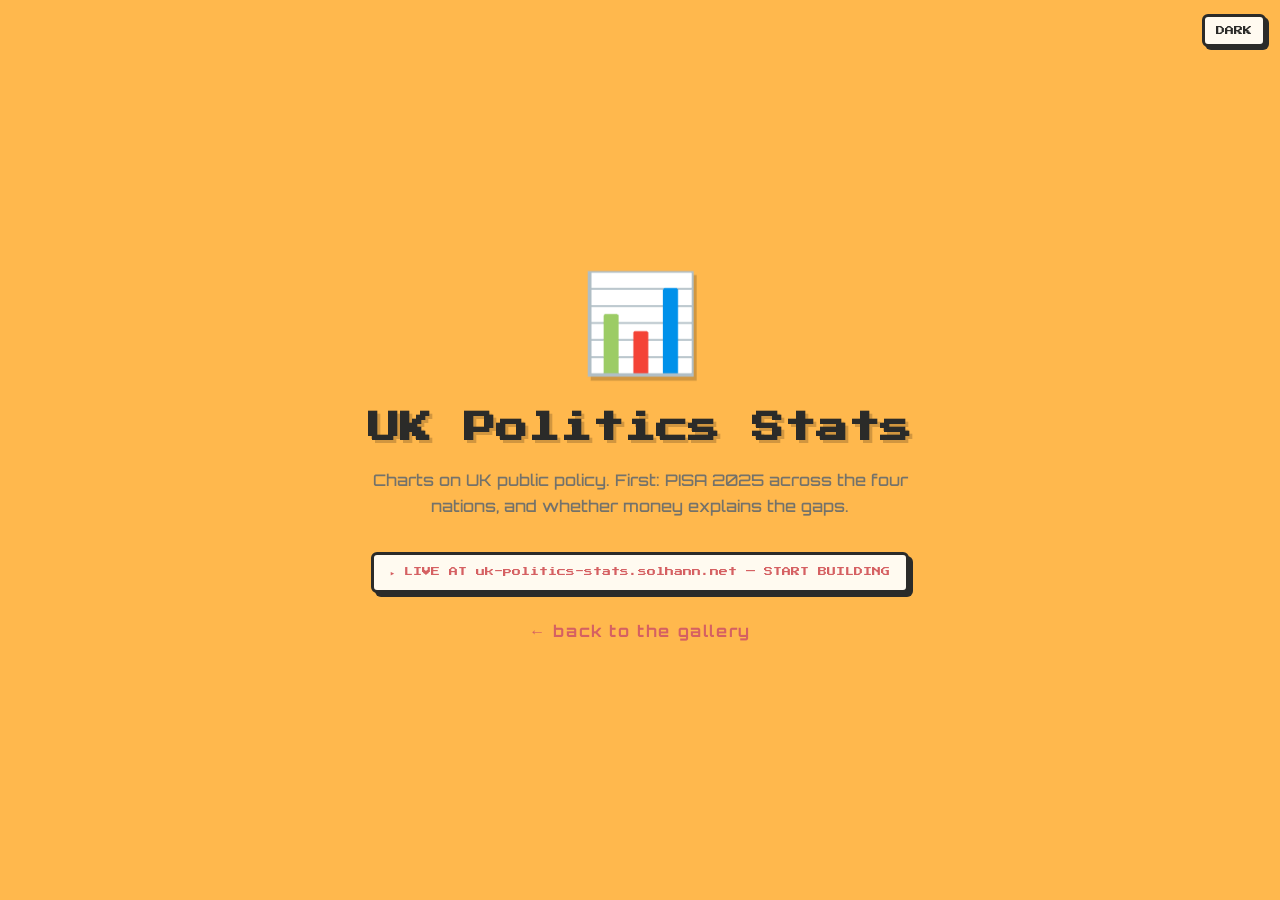
==== index.html @ 8245aa40 "Scaffold uk-politics-stats — UK Politics Stats" ====
<!doctype html>
<html lang="en" data-theme="light">
<head>
  <meta charset="utf-8">
  <meta name="viewport" content="width=device-width, initial-scale=1">
  <title>UK Politics Stats</title>
  <meta name="description" content="Charts on UK public policy. First: PISA 2025 across the four nations, and whether money explains the gaps.">
  <link rel="preconnect" href="https://fonts.googleapis.com">
  <link rel="preconnect" href="https://fonts.gstatic.com" crossorigin>
  <link href="https://fonts.googleapis.com/css2?family=Orbitron:wght@400;700;900&family=Press+Start+2P&display=swap" rel="stylesheet">
  <link rel="icon" href="data:image/svg+xml,%3Csvg xmlns='http://www.w3.org/2000/svg' viewBox='0 0 100 100'%3E%3Ctext y='.9em' font-size='90'%3E📊%3C/text%3E%3C/svg%3E">
  <style>
    :root{ --bg:#FFB84D; --ink:#2b2b29; --muted:#74726a; --panel:#fffaf0; --line:#2b2b29; --accent:#D56062; }
    [data-theme="dark"]{ --bg:#3f403e; --ink:#FFB84D; --muted:#b9b08f; --panel:#4b4c49; --line:#1b1b1a; --accent:#ff9aa0; }
    *{ margin:0; box-sizing:border-box; }
    body{ min-height:100vh; display:flex; flex-direction:column; align-items:center; justify-content:center; gap:6px;
      font-family:"Orbitron",sans-serif; color:var(--ink); background:var(--bg); padding:24px; text-align:center;
      transition:background-color .25s, color .25s; }
    .toggle{ position:fixed; top:14px; right:14px; font-family:"Press Start 2P",monospace; font-size:9px;
      padding:9px 11px; border:3px solid var(--line); border-radius:6px; background:var(--panel); color:var(--ink);
      cursor:pointer; box-shadow:3px 3px 0 var(--line); }
    .toggle:active{ transform:translate(2px,2px); box-shadow:none; }
    .emoji{ font-size:clamp(3.5rem,16vw,6rem); filter:drop-shadow(3px 4px 0 rgba(0,0,0,.18)); }
    h1{ font-family:"Press Start 2P",monospace; font-size:clamp(1rem,5vw,2rem); line-height:1.5; margin:18px 0 10px;
      text-shadow:3px 3px 0 rgba(0,0,0,.18); }
    p.desc{ max-width:46ch; font-weight:500; color:var(--muted); line-height:1.6; }
    .badge{ margin-top:26px; font-family:"Press Start 2P",monospace; font-size:9px; color:var(--accent);
      border:3px solid var(--line); border-radius:6px; padding:12px 16px; background:var(--panel);
      box-shadow:4px 4px 0 var(--line); }
    a.home{ margin-top:22px; font-weight:700; color:var(--accent); text-decoration:none; letter-spacing:.1em; }
    a.home:hover{ text-decoration:underline; }
  </style>
</head>
<body>
  <button class="toggle" id="t" type="button">DARK</button>
  <div class="emoji">📊</div>
  <h1>UK Politics Stats</h1>
  <p class="desc">Charts on UK public policy. First: PISA 2025 across the four nations, and whether money explains the gaps.</p>
  <div class="badge">&#9656; LIVE AT uk-politics-stats.solhann.net &mdash; START BUILDING</div>
  <a class="home" href="https://create.solhann.net">&larr; back to the gallery</a>
  <script>
    const r=document.documentElement,b=document.getElementById('t');
    const set=t=>{r.setAttribute('data-theme',t);b.textContent=t==='dark'?'LIGHT':'DARK';localStorage.setItem('solhann_theme',t)};
    set(localStorage.getItem('solhann_theme')||'light');
    b.onclick=()=>set(r.getAttribute('data-theme')==='dark'?'light':'dark');
  </script>
</body>
</html>
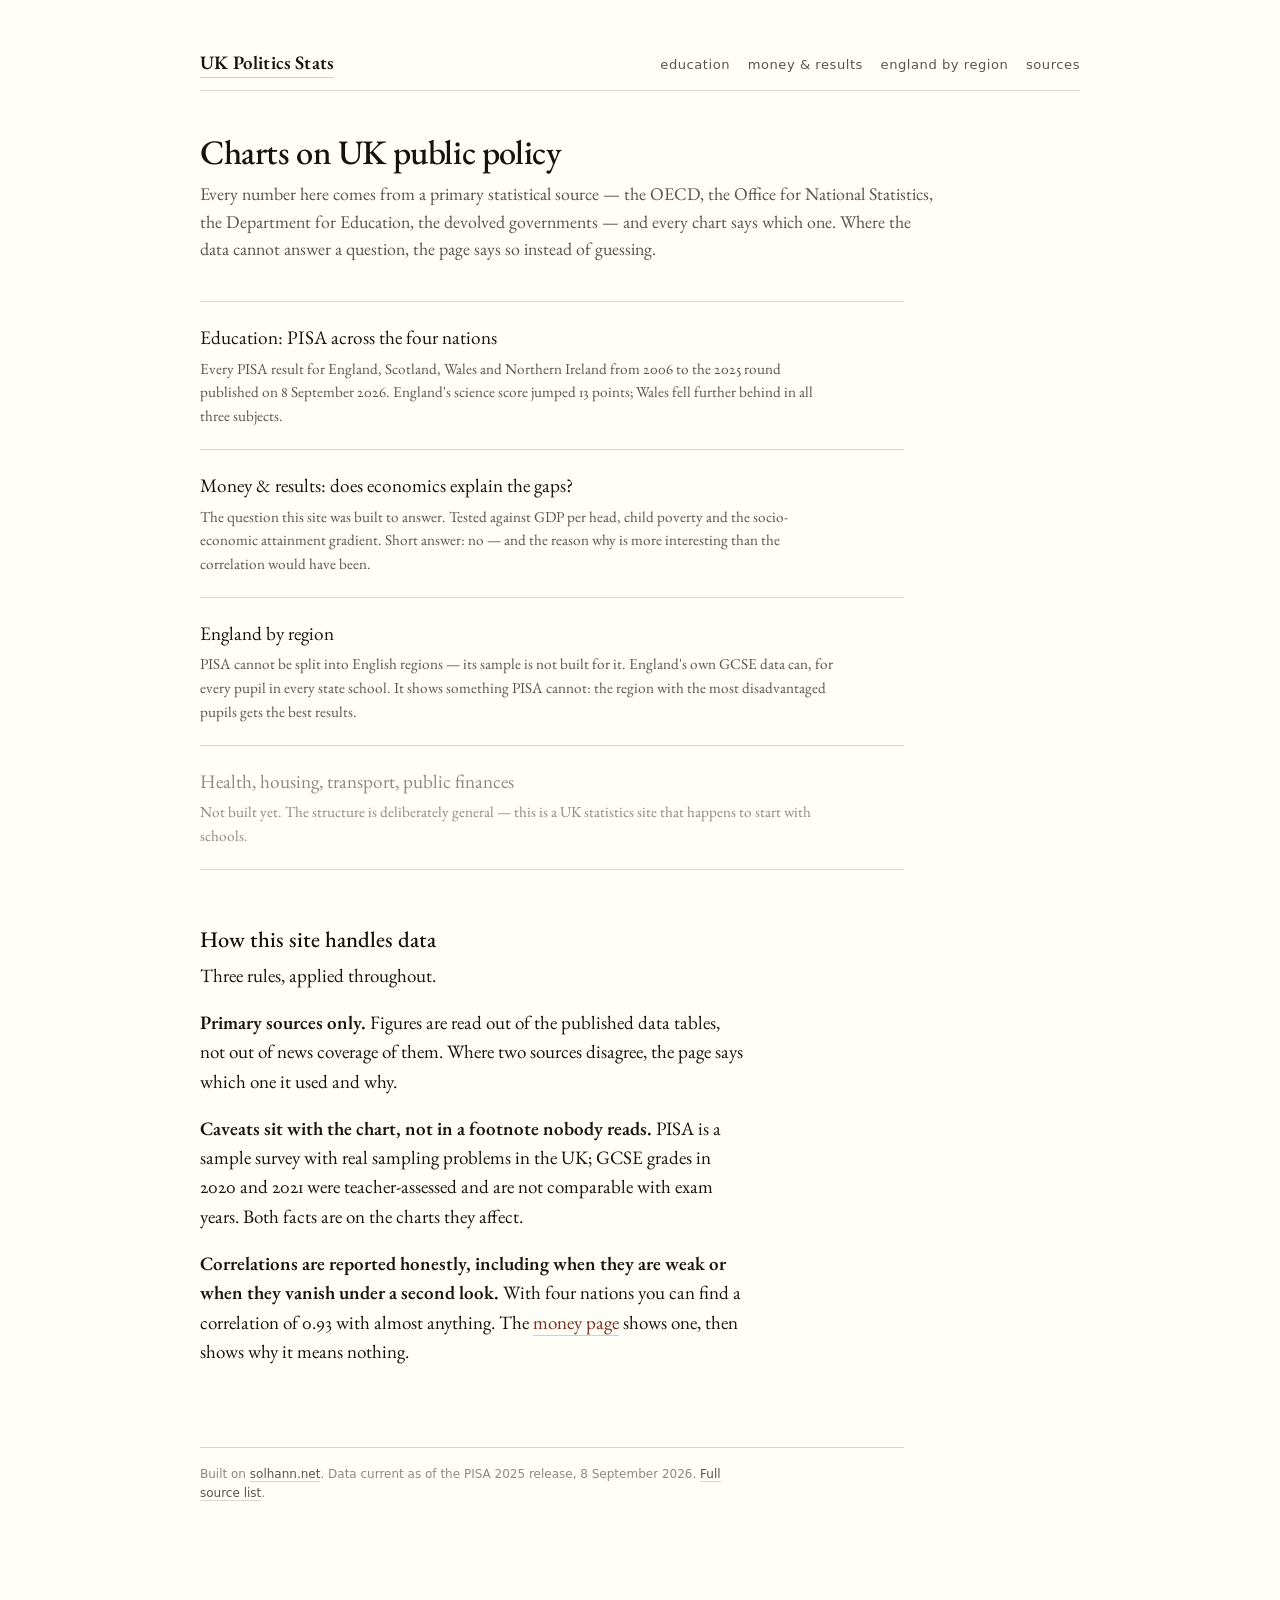
==== commit 73097bd2: "Build the site: PISA 2025, the money test, England by region Replaces the scaffold with four pages b" ====
--- a/index.html
+++ b/index.html
@@ -1,48 +1,84 @@
 <!doctype html>
-<html lang="en" data-theme="light">
+<html lang="en-GB">
 <head>
-  <meta charset="utf-8">
-  <meta name="viewport" content="width=device-width, initial-scale=1">
-  <title>UK Politics Stats</title>
-  <meta name="description" content="Charts on UK public policy. First: PISA 2025 across the four nations, and whether money explains the gaps.">
-  <link rel="preconnect" href="https://fonts.googleapis.com">
-  <link rel="preconnect" href="https://fonts.gstatic.com" crossorigin>
-  <link href="https://fonts.googleapis.com/css2?family=Orbitron:wght@400;700;900&family=Press+Start+2P&display=swap" rel="stylesheet">
-  <link rel="icon" href="data:image/svg+xml,%3Csvg xmlns='http://www.w3.org/2000/svg' viewBox='0 0 100 100'%3E%3Ctext y='.9em' font-size='90'%3E📊%3C/text%3E%3C/svg%3E">
-  <style>
-    :root{ --bg:#FFB84D; --ink:#2b2b29; --muted:#74726a; --panel:#fffaf0; --line:#2b2b29; --accent:#D56062; }
-    [data-theme="dark"]{ --bg:#3f403e; --ink:#FFB84D; --muted:#b9b08f; --panel:#4b4c49; --line:#1b1b1a; --accent:#ff9aa0; }
-    *{ margin:0; box-sizing:border-box; }
-    body{ min-height:100vh; display:flex; flex-direction:column; align-items:center; justify-content:center; gap:6px;
-      font-family:"Orbitron",sans-serif; color:var(--ink); background:var(--bg); padding:24px; text-align:center;
-      transition:background-color .25s, color .25s; }
-    .toggle{ position:fixed; top:14px; right:14px; font-family:"Press Start 2P",monospace; font-size:9px;
-      padding:9px 11px; border:3px solid var(--line); border-radius:6px; background:var(--panel); color:var(--ink);
-      cursor:pointer; box-shadow:3px 3px 0 var(--line); }
-    .toggle:active{ transform:translate(2px,2px); box-shadow:none; }
-    .emoji{ font-size:clamp(3.5rem,16vw,6rem); filter:drop-shadow(3px 4px 0 rgba(0,0,0,.18)); }
-    h1{ font-family:"Press Start 2P",monospace; font-size:clamp(1rem,5vw,2rem); line-height:1.5; margin:18px 0 10px;
-      text-shadow:3px 3px 0 rgba(0,0,0,.18); }
-    p.desc{ max-width:46ch; font-weight:500; color:var(--muted); line-height:1.6; }
-    .badge{ margin-top:26px; font-family:"Press Start 2P",monospace; font-size:9px; color:var(--accent);
-      border:3px solid var(--line); border-radius:6px; padding:12px 16px; background:var(--panel);
-      box-shadow:4px 4px 0 var(--line); }
-    a.home{ margin-top:22px; font-weight:700; color:var(--accent); text-decoration:none; letter-spacing:.1em; }
-    a.home:hover{ text-decoration:underline; }
-  </style>
+<meta charset="utf-8">
+<meta name="viewport" content="width=device-width, initial-scale=1">
+<title>UK Politics Stats</title>
+<meta name="description" content="Charts on UK public policy, built from primary statistical sources. First subject: education across the four nations.">
+<link rel="icon" href="data:image/svg+xml,%3Csvg xmlns='http://www.w3.org/2000/svg' viewBox='0 0 100 100'%3E%3Ctext y='.9em' font-size='90'%3E📊%3C/text%3E%3C/svg%3E">
+<link rel="preconnect" href="https://fonts.googleapis.com">
+<link rel="preconnect" href="https://fonts.gstatic.com" crossorigin>
+<link rel="stylesheet" href="https://fonts.googleapis.com/css2?family=EB+Garamond:wght@400;500;600&display=swap">
+<link rel="stylesheet" href="assets/style.css">
 </head>
 <body>
-  <button class="toggle" id="t" type="button">DARK</button>
-  <div class="emoji">📊</div>
-  <h1>UK Politics Stats</h1>
-  <p class="desc">Charts on UK public policy. First: PISA 2025 across the four nations, and whether money explains the gaps.</p>
-  <div class="badge">&#9656; LIVE AT uk-politics-stats.solhann.net &mdash; START BUILDING</div>
-  <a class="home" href="https://create.solhann.net">&larr; back to the gallery</a>
-  <script>
-    const r=document.documentElement,b=document.getElementById('t');
-    const set=t=>{r.setAttribute('data-theme',t);b.textContent=t==='dark'?'LIGHT':'DARK';localStorage.setItem('solhann_theme',t)};
-    set(localStorage.getItem('solhann_theme')||'light');
-    b.onclick=()=>set(r.getAttribute('data-theme')==='dark'?'light':'dark');
-  </script>
+<div class="wrap">
+
+<header class="masthead">
+  <a class="brand" href="./">UK Politics Stats</a>
+  <nav>
+    <a href="education.html">education</a>
+    <a href="money.html">money &amp; results</a>
+    <a href="regions.html">england by region</a>
+    <a href="sources.html">sources</a>
+  </nav>
+</header>
+
+<h1>Charts on UK public policy</h1>
+
+<p class="standfirst">Every number here comes from a primary statistical source — the OECD, the
+Office for National Statistics, the Department for Education, the devolved governments — and every
+chart says which one. Where the data cannot answer a question, the page says so instead of
+guessing.</p>
+
+<ul class="topics">
+  <li>
+    <a href="education.html">Education: PISA across the four nations</a>
+    <p>Every PISA result for England, Scotland, Wales and Northern Ireland from 2006 to the
+    2025 round published on 8 September 2026. England's science score jumped 13 points; Wales fell
+    further behind in all three subjects.</p>
+  </li>
+  <li>
+    <a href="money.html">Money &amp; results: does economics explain the gaps?</a>
+    <p>The question this site was built to answer. Tested against GDP per head, child poverty and
+    the socio-economic attainment gradient. Short answer: no — and the reason why is more
+    interesting than the correlation would have been.</p>
+  </li>
+  <li>
+    <a href="regions.html">England by region</a>
+    <p>PISA cannot be split into English regions — its sample is not built for it. England's own
+    GCSE data can, for every pupil in every state school. It shows something PISA cannot: the
+    region with the most disadvantaged pupils gets the best results.</p>
+  </li>
+  <li>
+    <span class="soon">Health, housing, transport, public finances</span>
+    <p>Not built yet. The structure is deliberately general — this is a UK statistics site that
+    happens to start with schools.</p>
+  </li>
+</ul>
+
+<h2>How this site handles data</h2>
+
+<p>Three rules, applied throughout.</p>
+
+<p><strong>Primary sources only.</strong> Figures are read out of the published data tables, not
+out of news coverage of them. Where two sources disagree, the page says which one it used and
+why.</p>
+
+<p><strong>Caveats sit with the chart, not in a footnote nobody reads.</strong> PISA is a sample
+survey with real sampling problems in the UK; GCSE grades in 2020 and 2021 were teacher-assessed
+and are not comparable with exam years. Both facts are on the charts they affect.</p>
+
+<p><strong>Correlations are reported honestly, including when they are weak or when they vanish
+under a second look.</strong> With four nations you can find a correlation of 0.93 with almost
+anything. The <a href="money.html">money page</a> shows one, then shows why it means nothing.</p>
+
+<footer>
+  <p>Built on <a href="https://create.solhann.net">solhann.net</a>.
+  Data current as of the PISA 2025 release, 8&nbsp;September&nbsp;2026.
+  <a href="sources.html">Full source list</a>.</p>
+</footer>
+
+</div>
 </body>
 </html>
--- a/assets/style.css
+++ b/assets/style.css
@@ -0,0 +1,271 @@
+/* UK Politics Stats — a deliberately plain sheet.
+   Rules of the house, after Tufte: the ink belongs to the data. Everything
+   here exists to get out of the way of a chart. No shadows, no gradients,
+   no rounded boxes, no decorative rules. One typeface family, one accent. */
+
+:root {
+  color-scheme: light;
+
+  --paper:      #fffff8;   /* warm off-white; kinder than #fff under a chart */
+  --ink:        #14140f;
+  --ink-soft:   #55554c;
+  --ink-faint:  #8a8a80;
+  --rule:       #d8d8cc;
+  --rule-faint: #ebebe0;
+  --accent:     #7a2e1e;
+
+  /* Nation series. Direct-labelled everywhere, so hue carries no load on its
+     own — nobody has to tell #2d6ca2 from #4c3f91 to read the chart. */
+  --eng: #4a3d8f;
+  --sco: #22648f;
+  --nir: #33693b;
+  --wal: #9e3232;
+  --ref: #a9a99e;
+
+  --measure: 34rem;
+  --wide:    58rem;
+}
+
+* { box-sizing: border-box; }
+
+html { -webkit-text-size-adjust: 100%; }
+
+body {
+  margin: 0;
+  background: var(--paper);
+  color: var(--ink);
+  font-family: "EB Garamond", Garamond, Georgia, "Times New Roman", serif;
+  font-size: 19px;
+  line-height: 1.55;
+  font-variant-numeric: oldstyle-nums proportional-nums;
+}
+
+.wrap { max-width: var(--wide); margin: 0 auto; padding: 3rem 1.5rem 6rem; }
+
+/* Text columns stay narrow even when a chart beside them is wide. */
+p, ul, ol, .measure, blockquote { max-width: var(--measure); }
+
+/* ---- masthead ------------------------------------------------------- */
+
+.masthead {
+  display: flex;
+  flex-wrap: wrap;
+  align-items: baseline;
+  gap: 0.4rem 1.4rem;
+  padding-bottom: 0.7rem;
+  margin-bottom: 2.6rem;
+  border-bottom: 1px solid var(--rule);
+}
+.masthead a.brand {
+  font-weight: 600;
+  letter-spacing: 0.01em;
+  color: var(--ink);
+  text-decoration: none;
+}
+.masthead nav { display: flex; flex-wrap: wrap; gap: 1.1rem; margin-left: auto; }
+.masthead nav a {
+  font-size: 0.82rem;
+  font-family: system-ui, -apple-system, "Segoe UI", sans-serif;
+  letter-spacing: 0.04em;
+  text-transform: lowercase;
+  color: var(--ink-soft);
+  text-decoration: none;
+  border-bottom: 1px solid transparent;
+  padding-bottom: 1px;
+}
+.masthead nav a:hover { color: var(--ink); border-bottom-color: var(--rule); }
+.masthead nav a[aria-current="page"] { color: var(--ink); border-bottom-color: var(--ink); }
+
+/* ---- headings ------------------------------------------------------- */
+
+h1 {
+  font-size: 2.15rem;
+  font-weight: 500;
+  line-height: 1.15;
+  letter-spacing: -0.012em;
+  margin: 0 0 0.5rem;
+  max-width: 22ch;
+}
+h2 {
+  font-size: 1.4rem;
+  font-weight: 500;
+  line-height: 1.25;
+  margin: 3.4rem 0 0.5rem;
+  max-width: var(--measure);
+}
+h3 {
+  font-size: 1.02rem;
+  font-weight: 600;
+  margin: 2.2rem 0 0.4rem;
+  max-width: var(--measure);
+}
+.standfirst {
+  font-size: 1.12rem;
+  color: var(--ink-soft);
+  margin: 0 0 2.4rem;
+  max-width: 46rem;
+}
+.dateline {
+  font-family: system-ui, -apple-system, "Segoe UI", sans-serif;
+  font-size: 0.72rem;
+  letter-spacing: 0.09em;
+  text-transform: uppercase;
+  color: var(--ink-faint);
+  margin: 0 0 1.6rem;
+}
+
+p { margin: 0 0 1.1rem; }
+a { color: var(--accent); text-decoration: none; border-bottom: 1px solid #e0c8c0; }
+a:hover { border-bottom-color: var(--accent); }
+
+strong { font-weight: 600; }
+
+ul, ol { padding-left: 1.15rem; margin: 0 0 1.1rem; }
+li { margin-bottom: 0.4rem; }
+
+/* ---- figures -------------------------------------------------------- */
+
+figure { margin: 2.6rem 0 3rem; max-width: 100%; }
+figure svg { display: block; width: 100%; height: auto; overflow: visible; }
+
+figcaption {
+  font-family: system-ui, -apple-system, "Segoe UI", sans-serif;
+  font-size: 0.76rem;
+  line-height: 1.55;
+  color: var(--ink-soft);
+  margin-top: 0.9rem;
+  max-width: 44rem;
+}
+figcaption b { color: var(--ink); font-weight: 600; }
+figcaption .src { display: block; color: var(--ink-faint); margin-top: 0.3rem; }
+
+.fig-title {
+  font-size: 1.02rem;
+  font-weight: 600;
+  margin: 0 0 0.15rem;
+  max-width: var(--measure);
+}
+.fig-sub {
+  font-family: system-ui, -apple-system, "Segoe UI", sans-serif;
+  font-size: 0.78rem;
+  color: var(--ink-soft);
+  margin: 0 0 1rem;
+  max-width: 44rem;
+}
+
+/* Wide charts may exceed the text column but must never scroll the page. */
+.scroller { overflow-x: auto; }
+.scroller > svg { min-width: 28rem; }
+.scroller > table { min-width: 26rem; margin-top: 0; }
+
+/* ---- the one piece of emphasis this site allows --------------------- */
+
+.finding {
+  border-left: 2px solid var(--ink);
+  padding: 0.1rem 0 0.1rem 1.1rem;
+  margin: 2.2rem 0;
+  max-width: var(--measure);
+}
+.finding p:last-child { margin-bottom: 0; }
+
+.caveat {
+  font-size: 0.88rem;
+  color: var(--ink-soft);
+  border-top: 1px solid var(--rule-faint);
+  padding-top: 0.9rem;
+  margin: 2.6rem 0;
+  max-width: 44rem;
+}
+
+/* ---- tables --------------------------------------------------------- */
+
+table {
+  border-collapse: collapse;
+  font-family: system-ui, -apple-system, "Segoe UI", sans-serif;
+  font-size: 0.8rem;
+  font-variant-numeric: tabular-nums;
+  margin: 1.6rem 0 2.4rem;
+  width: 100%;
+  max-width: 44rem;
+}
+caption {
+  text-align: left;
+  font-size: 0.78rem;
+  color: var(--ink-soft);
+  padding-bottom: 0.55rem;
+}
+th, td { text-align: right; padding: 0.34rem 0.7rem 0.34rem 0; border-bottom: 1px solid var(--rule-faint); }
+th:first-child, td:first-child { text-align: left; padding-right: 1.2rem; }
+thead th { border-bottom: 1px solid var(--rule); font-weight: 600; color: var(--ink-soft); }
+tbody tr:last-child td { border-bottom: 1px solid var(--rule); }
+td.num { font-variant-numeric: tabular-nums; }
+
+/* ---- index cards ---------------------------------------------------- */
+
+.topics { list-style: none; padding: 0; margin: 2rem 0 0; max-width: 44rem; }
+.topics li { border-top: 1px solid var(--rule); padding: 1.3rem 0; margin: 0; }
+.topics li:last-child { border-bottom: 1px solid var(--rule); }
+.topics a { font-size: 1.2rem; border-bottom: none; color: var(--ink); }
+.topics a:hover { border-bottom: 1px solid var(--ink); }
+.topics p { margin: 0.3rem 0 0; color: var(--ink-soft); font-size: 0.95rem; max-width: 40rem; }
+.topics .soon { color: var(--ink-faint); font-size: 1.2rem; }
+.topics .soon + p { color: var(--ink-faint); }
+
+/* ---- footer --------------------------------------------------------- */
+
+footer {
+  margin-top: 5rem;
+  padding-top: 1.1rem;
+  border-top: 1px solid var(--rule);
+  font-family: system-ui, -apple-system, "Segoe UI", sans-serif;
+  font-size: 0.75rem;
+  color: var(--ink-faint);
+  max-width: 44rem;
+}
+footer a { color: var(--ink-soft); border-bottom-color: var(--rule); }
+
+/* ---- svg text defaults ---------------------------------------------- */
+
+svg text {
+  font-family: system-ui, -apple-system, "Segoe UI", sans-serif;
+  fill: var(--ink-soft);
+}
+svg .axis-label { font-size: 11px; }
+svg .tick        { font-size: 10.5px; fill: var(--ink-faint); }
+svg .series-label{ font-size: 11.5px; font-weight: 600; }
+svg .value       { font-size: 10.5px; font-variant-numeric: tabular-nums; }
+svg .panel-title { font-size: 12px; font-weight: 600; fill: var(--ink); }
+svg .note        { font-size: 10.5px; fill: var(--ink-faint); }
+svg .rule        { stroke: var(--rule); stroke-width: 1; }
+svg .rule-faint  { stroke: var(--rule-faint); stroke-width: 1; }
+
+@media (max-width: 40rem) {
+  body { font-size: 18px; }
+  .wrap { padding: 2rem 1.1rem 4rem; }
+  h1 { font-size: 1.75rem; }
+  .masthead nav { margin-left: 0; width: 100%; gap: 0.9rem; }
+}
+
+@media print {
+  body { background: #fff; font-size: 11pt; }
+  .masthead nav, footer { display: none; }
+  figure { break-inside: avoid; }
+}
+
+/* ---- panel grids: independent charts sharing one scale -------------- */
+
+.panel-grid {
+  display: grid;
+  grid-template-columns: repeat(auto-fit, minmax(16rem, 1fr));
+  gap: 1.6rem 2rem;
+  margin: 1.2rem 0 0;
+}
+.panel-grid > div { min-width: 0; }
+.panel-grid svg { width: 100%; height: auto; }
+.panel-heading {
+  font-family: system-ui, -apple-system, "Segoe UI", sans-serif;
+  font-size: 0.8rem;
+  font-weight: 600;
+  color: var(--ink);
+  margin: 0 0 0.15rem;
+}
